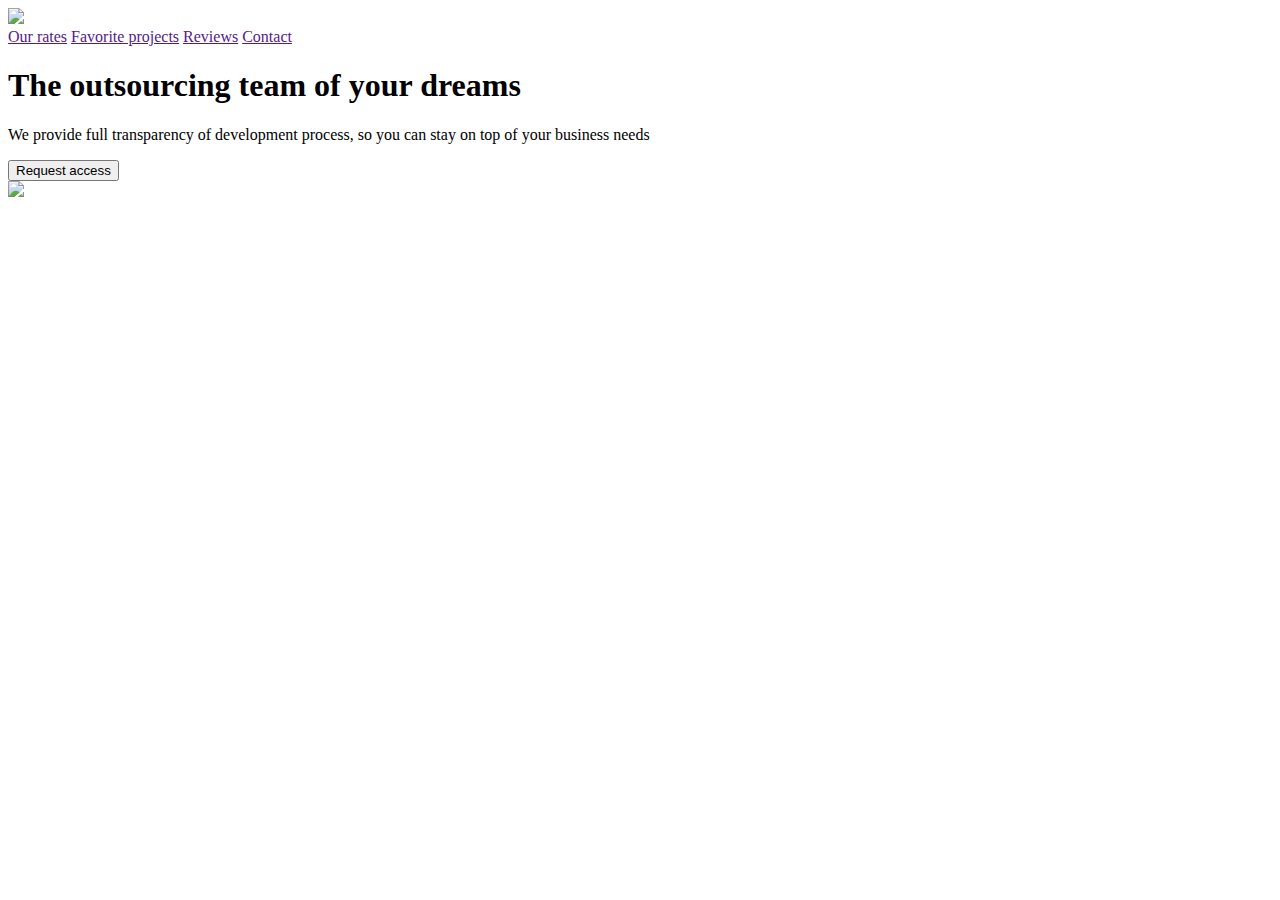
==== assets/index.html @ 052d1b05 "nova pasta" ====
<!DOCTYPE html>
<html lang="pt-br">

    <head>
        <meta charset="UTF-8">
        <meta name="viewport" content="width=device-width, initial-scale=1.0">
        <title>Aula Git e GitHub</title>
        <link rel="stylesheet" href="./assets/css/style.css">
    </head>

    <body>
        <main class="container">
            <header class="cabecalho">
                <img class="logo" src="https://static.tildacdn.com/tild3130-6332-4064-b365-333031663538/logo.svg">
                <div class="links">
                    <a class="links" href="">Our rates</a>
                    <a class="links" href="">Favorite projects</a>
                    <a class="links" href="">Reviews</a>
                    <a class="links" href="">Contact</a>
                </div>
            </header>
        </main>

        <section class="acesso">
            <!-- <div></div> -->
            <div class="texts">
                <h1 class="text-title">
                    The outsourcing team of your dreams
                </h1>
                <p class="text-body">
                    We provide full transparency of development process, so you can stay on top of your business needs
                </p>
                <button class="text-btn">Request access</button>
            </div>
            <img class="access-img" src="./assets/css/img/imgDoSite.png">
        </section>
    </body>

</html>
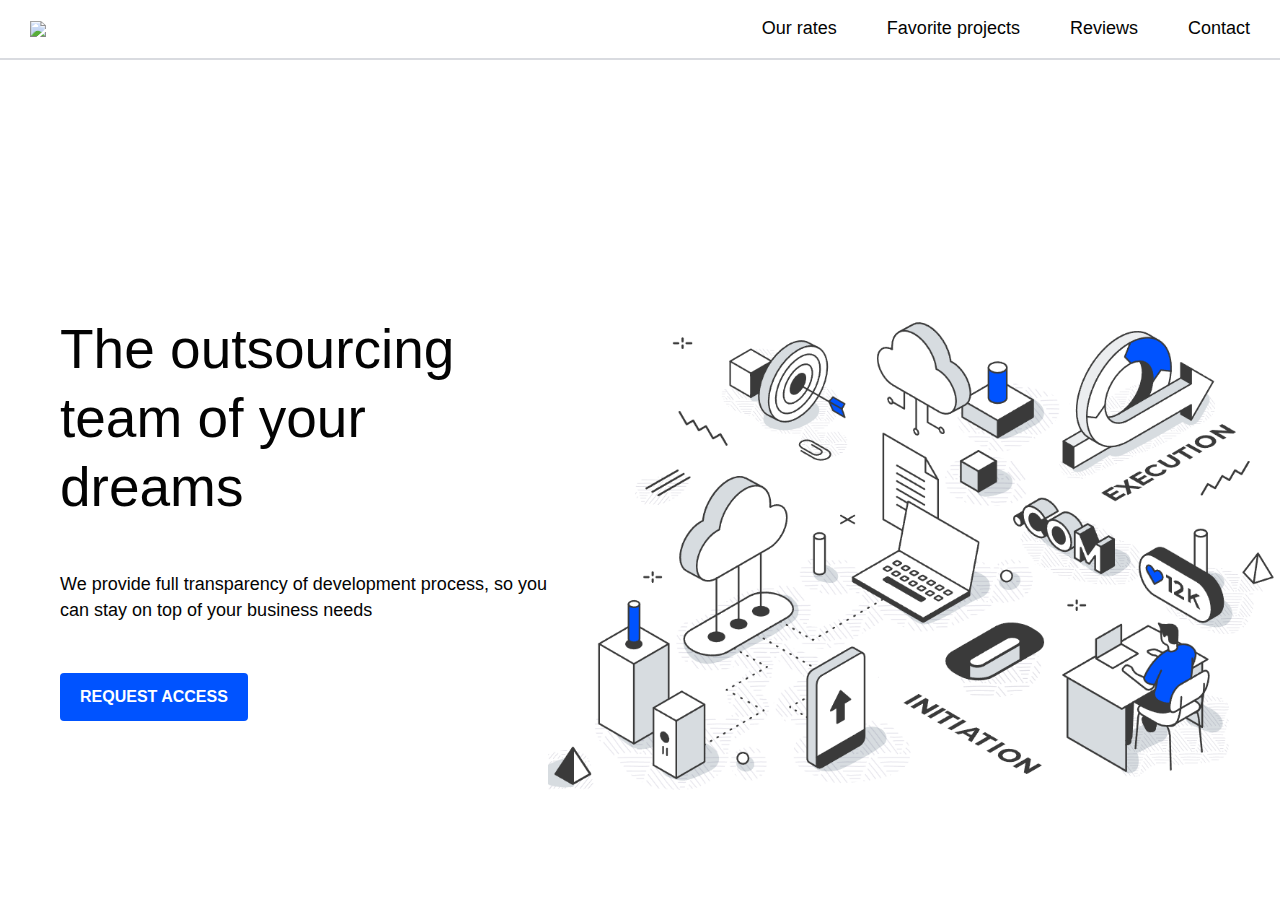
==== commit cd573180: "Modificações no espaçamento do Body" ====
--- a/assets/index.html
+++ b/assets/index.html
@@ -5,7 +5,7 @@
         <meta charset="UTF-8">
         <meta name="viewport" content="width=device-width, initial-scale=1.0">
         <title>Aula Git e GitHub</title>
-        <link rel="stylesheet" href="./assets/css/style.css">
+        <link rel="stylesheet" href="./css/style.css">
     </head>
 
     <body>
@@ -32,7 +32,7 @@
                 </p>
                 <button class="text-btn">Request access</button>
             </div>
-            <img class="access-img" src="./assets/css/img/imgDoSite.png">
+            <img class="access-img" src="./css/img/tela.entelisteam.png">
         </section>
     </body>
 
--- a/assets/css/style.css
+++ b/assets/css/style.css
@@ -0,0 +1,108 @@
+* {
+    margin: 0;
+    padding: 0;
+    box-sizing: border-box;
+}
+
+body {
+    min-height: 60vh;
+}
+
+.container {
+    min-height: 35vh;
+}
+
+.cabecalho {
+    display: flex;
+    padding: 0 30px;
+    height: 60px;
+    align-items: center;
+    justify-content: space-between;
+    border-bottom: 2px solid #d9dbe0;
+}
+
+.links {
+    display: flex;
+    gap: 50px;
+}
+
+.links {
+    text-decoration: none;
+    color: #030303;
+    font-size: 18px;
+    font-family: 'Montserrat',Arial,sans-serif;
+    line-height: 1.55;
+    font-weight: 400;
+}
+
+.links:hover {
+    color: #0053ff;
+}
+
+/* h1 {
+    display: flex;
+    font-family:'IgraSans',Arial,sans-serif;
+    line-height: 38px;
+    color: #030303;
+    font-weight: 400;
+    border-color: transparent;
+    border-style: solid;
+}
+
+p {
+    font-family: 'Montserrat',Arial,sans-serif;
+    line-height: 23px;
+    font-size: 16px;
+}
+
+.printDoSite {
+    text-decoration: none;
+} */
+
+.acesso {
+    display: flex;
+    justify-content: space-between;
+    padding-left: 60px;
+}
+
+.texts {
+    display: flex;
+    flex-direction: column;
+    gap: 50px;
+    max-width: 520px;
+}
+
+.text-title {
+    color: #030303;
+    font-size: 55px;
+    font-family: 'IngraSans',Arial,sans-serif;
+    line-height: 1.25;
+    font-weight: 400;
+}
+
+.text-body {
+    color: #030303;
+    font-size: 18px;
+    font-family: 'Montserrat',Arial,sans-serif;
+    line-height: 1.45;
+    font-weight: 400;
+}
+
+.text-btn {
+    font-size: 16px;
+    font-family: 'Montserrat',Arial,sans-serif;
+    font-weight: 600;
+    text-transform: uppercase;
+    border-radius: 4px;
+    border: none;
+    background-color: #0053ff;
+    padding: 15px 20px;
+    max-width: fit-content;
+    color: #fff;
+}
+
+.access-img {
+    max-width: 60%;
+    display: flex;
+    flex-direction: row;
+}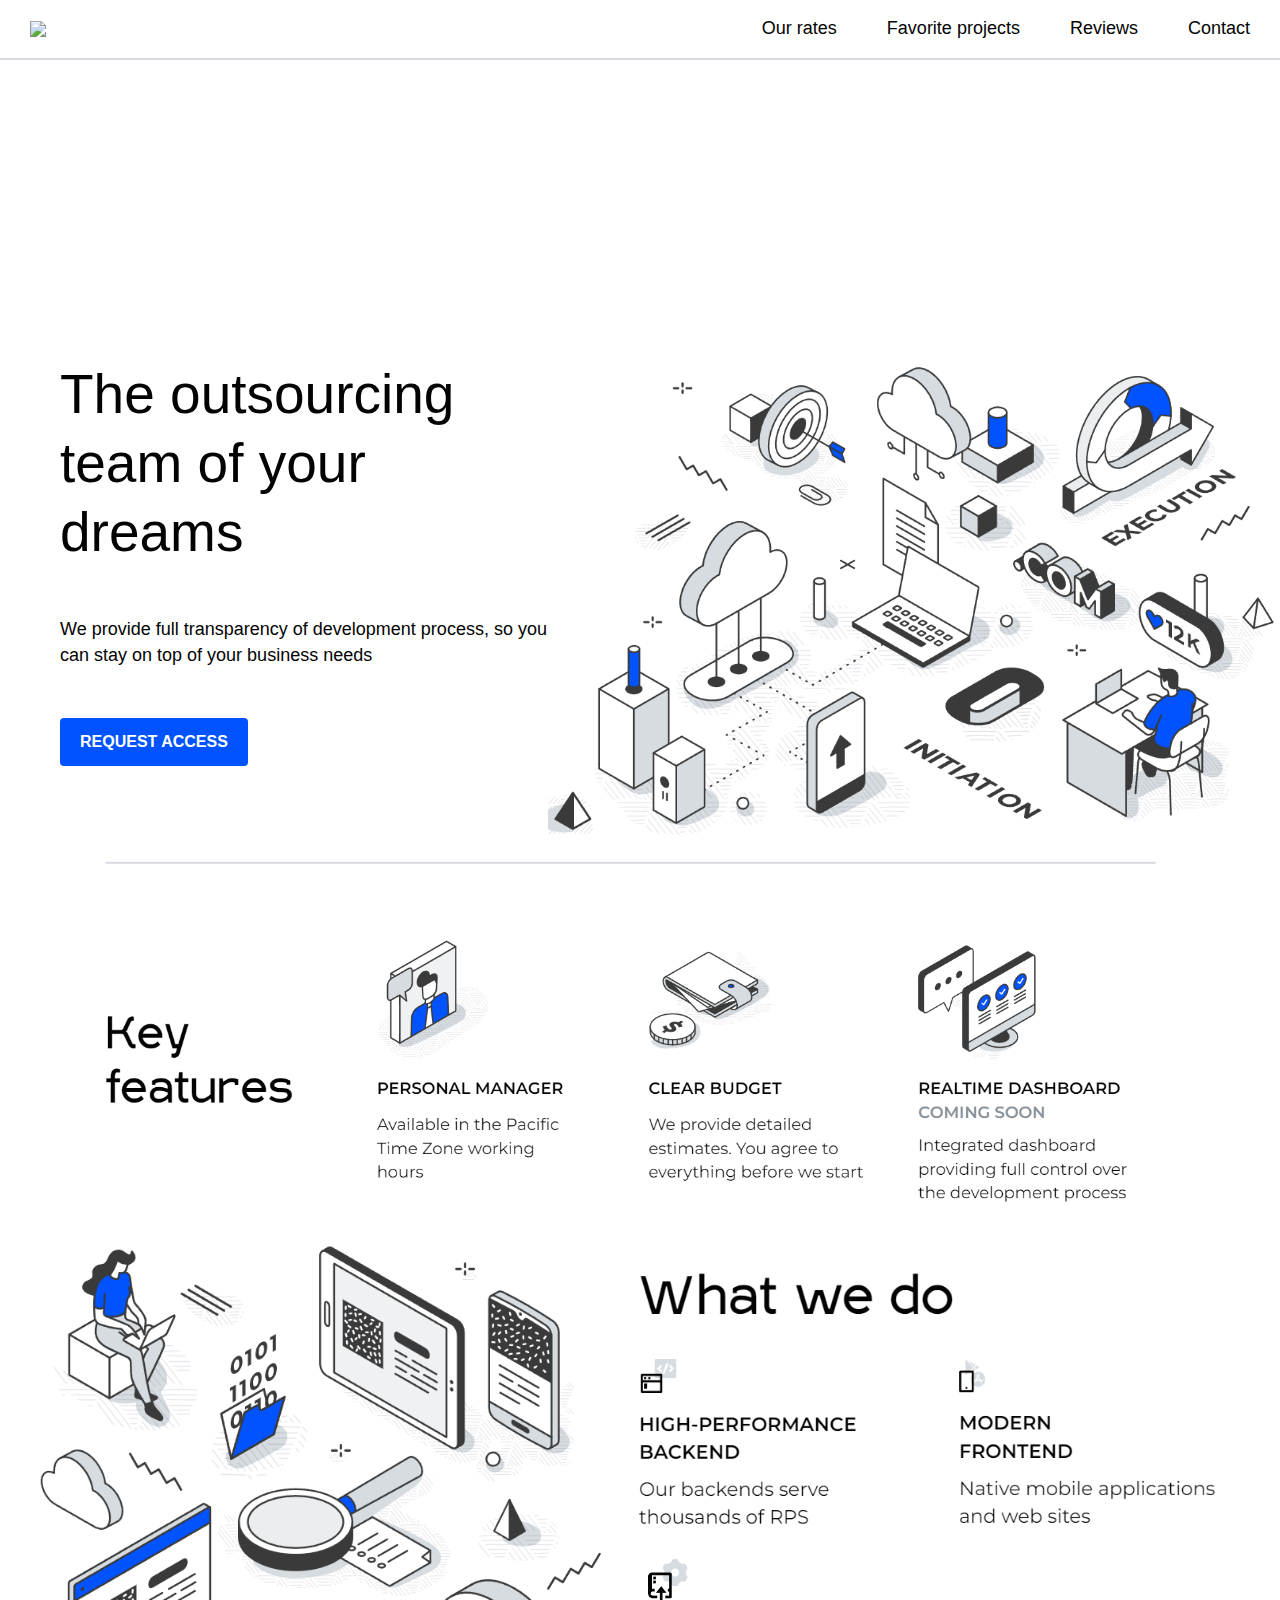
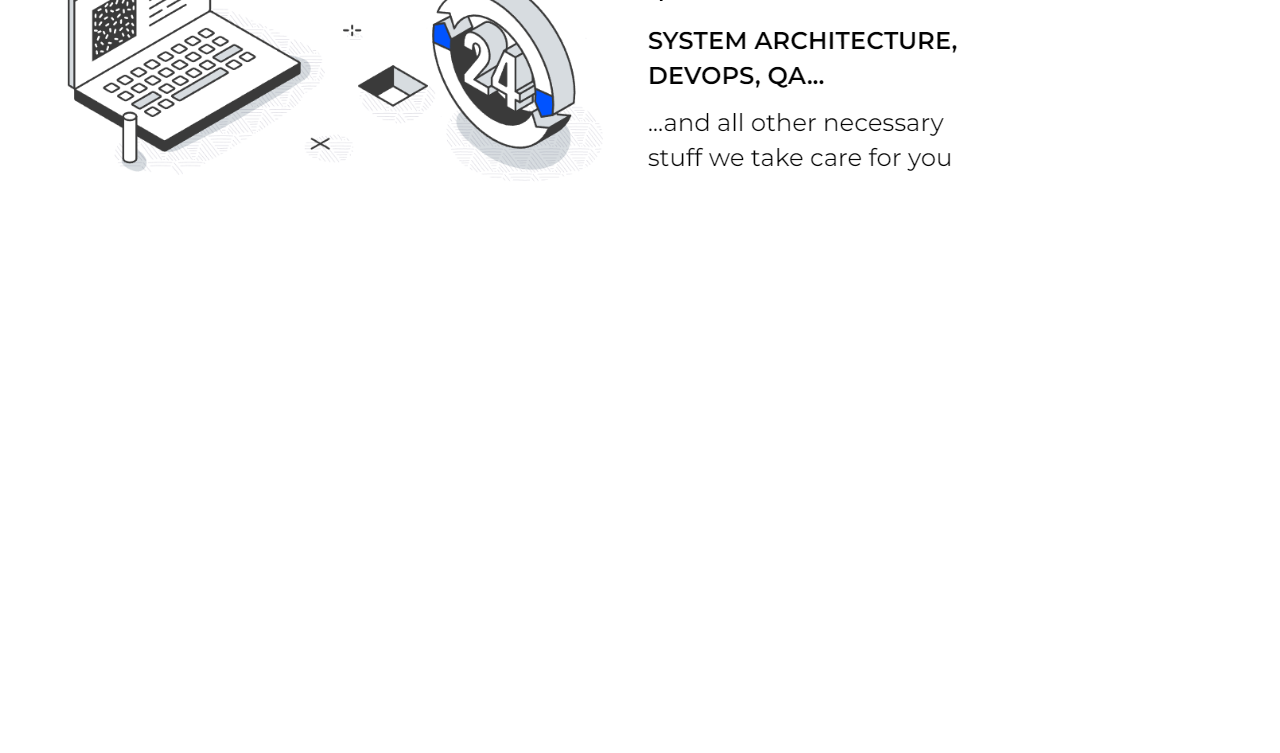
==== commit 65dd193b: "Alterações page com imagens" ====
--- a/assets/index.html
+++ b/assets/index.html
@@ -33,6 +33,23 @@
                 <button class="text-btn">Request access</button>
             </div>
             <img class="access-img" src="./css/img/tela.entelisteam.png">
+
+        </section>
+        <section></section>
+        
+        <section class="divisao">
+            <div>
+                <img class="key1" src="/assets/css/img/img_key_features.png" alt="">
+            </div>
+            <div>
+                <img class="key2" src="/assets/css/img/img_key_features1.png" alt="">
+            </div>
+                <img class="key3" src="/assets/css/img/img_key_features2.png" alt="">
+            </div>
+            <div>
+                <img class="key4" src="/assets/css/img/img_key_features3.png" alt="">
+            </div>
+
         </section>
     </body>
 
--- a/assets/css/style.css
+++ b/assets/css/style.css
@@ -5,11 +5,12 @@
 }
 
 body {
-    min-height: 60vh;
+    min-height: 100vh;
+    max-height: 300vh;
 }
 
 .container {
-    min-height: 35vh;
+    min-height: 40vh;
 }
 
 .cabecalho {
@@ -105,4 +106,36 @@
     max-width: 60%;
     display: flex;
     flex-direction: row;
-}+}
+
+.divisao {
+    display: flex;
+    flex-direction: column;
+    justify-content: center;
+    align-items: center;
+    width:60%;
+}
+.key1 {
+    display: flex;
+    position: relative;
+    width: 140%;
+    top: 20px;
+    left: 90px;
+}
+.key2{
+    position: relative;
+    width: 80%;
+    left: 20px;
+}
+.key3 {
+    position: relative;
+    width: 80%;
+    left: 540px;
+    bottom: 550px;
+}
+.key4{
+    position: relative;
+    left: 415px;
+    bottom: 560px;
+}
+
